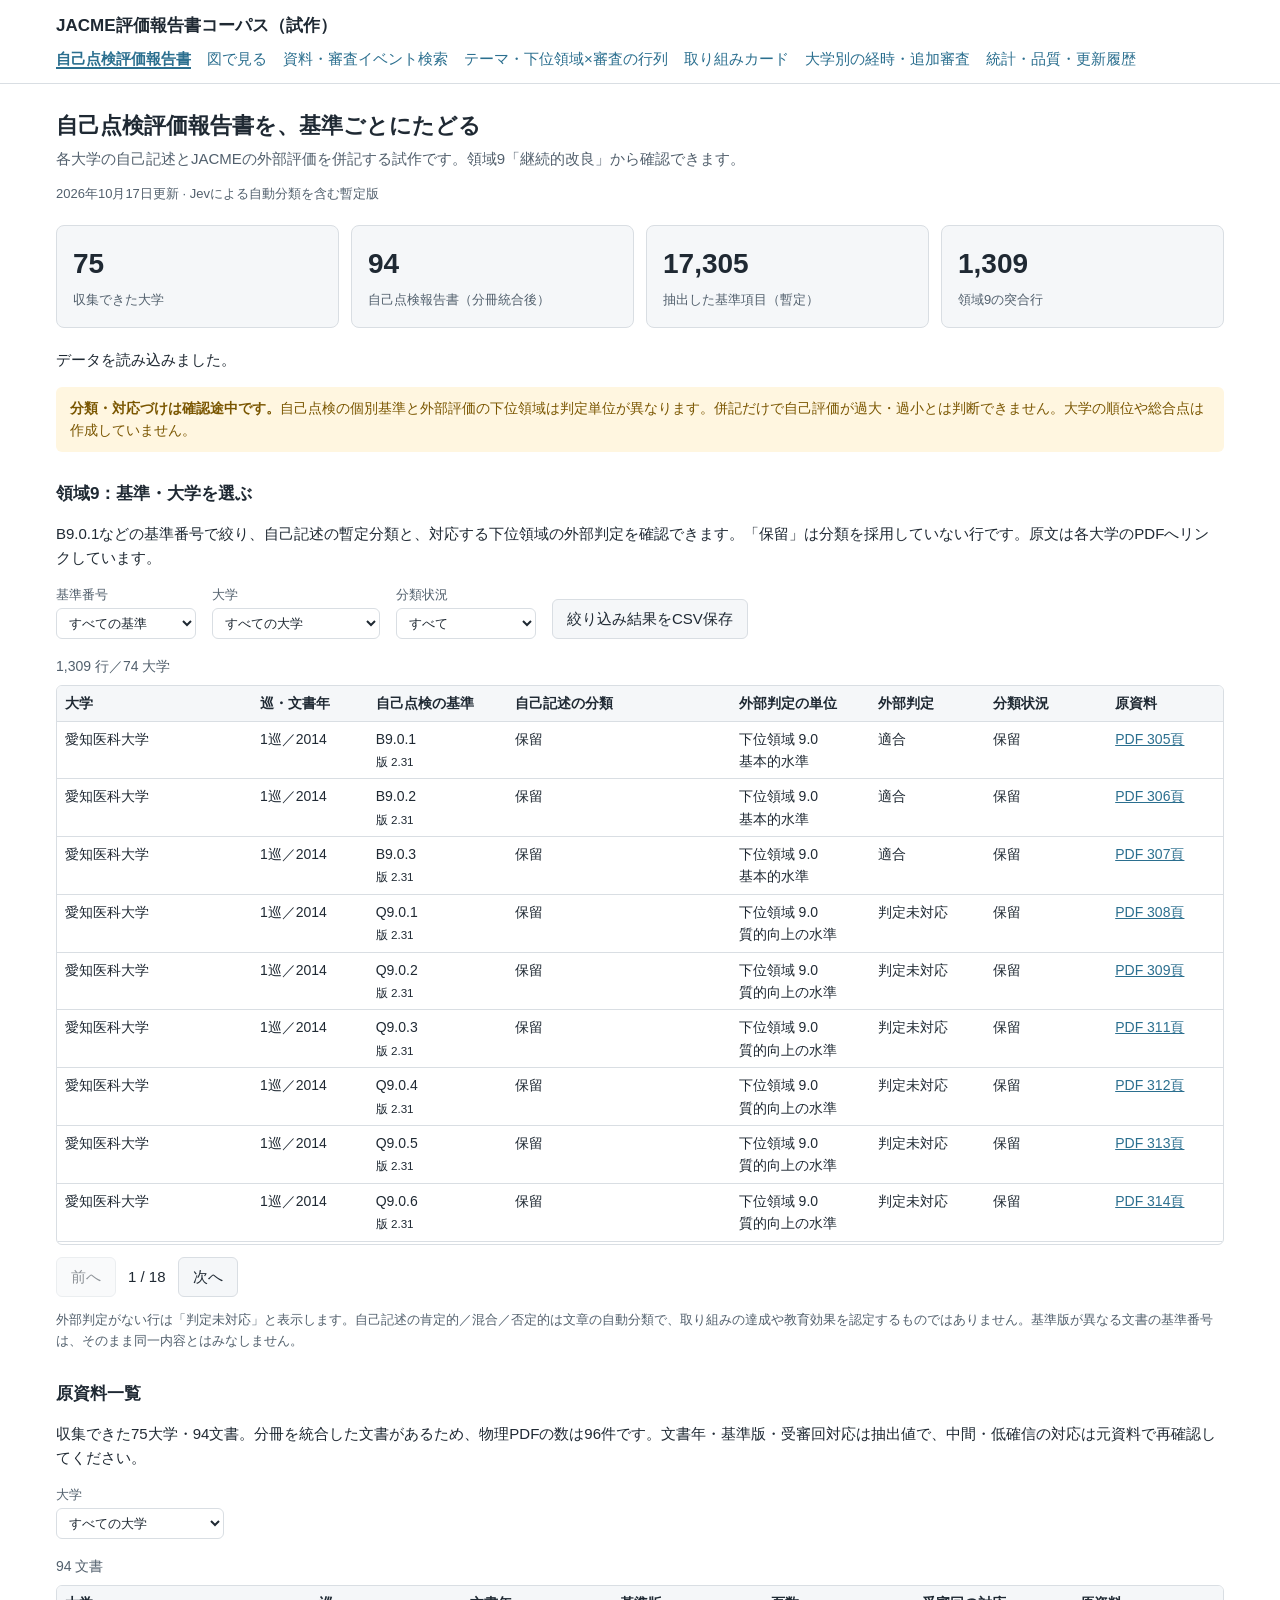
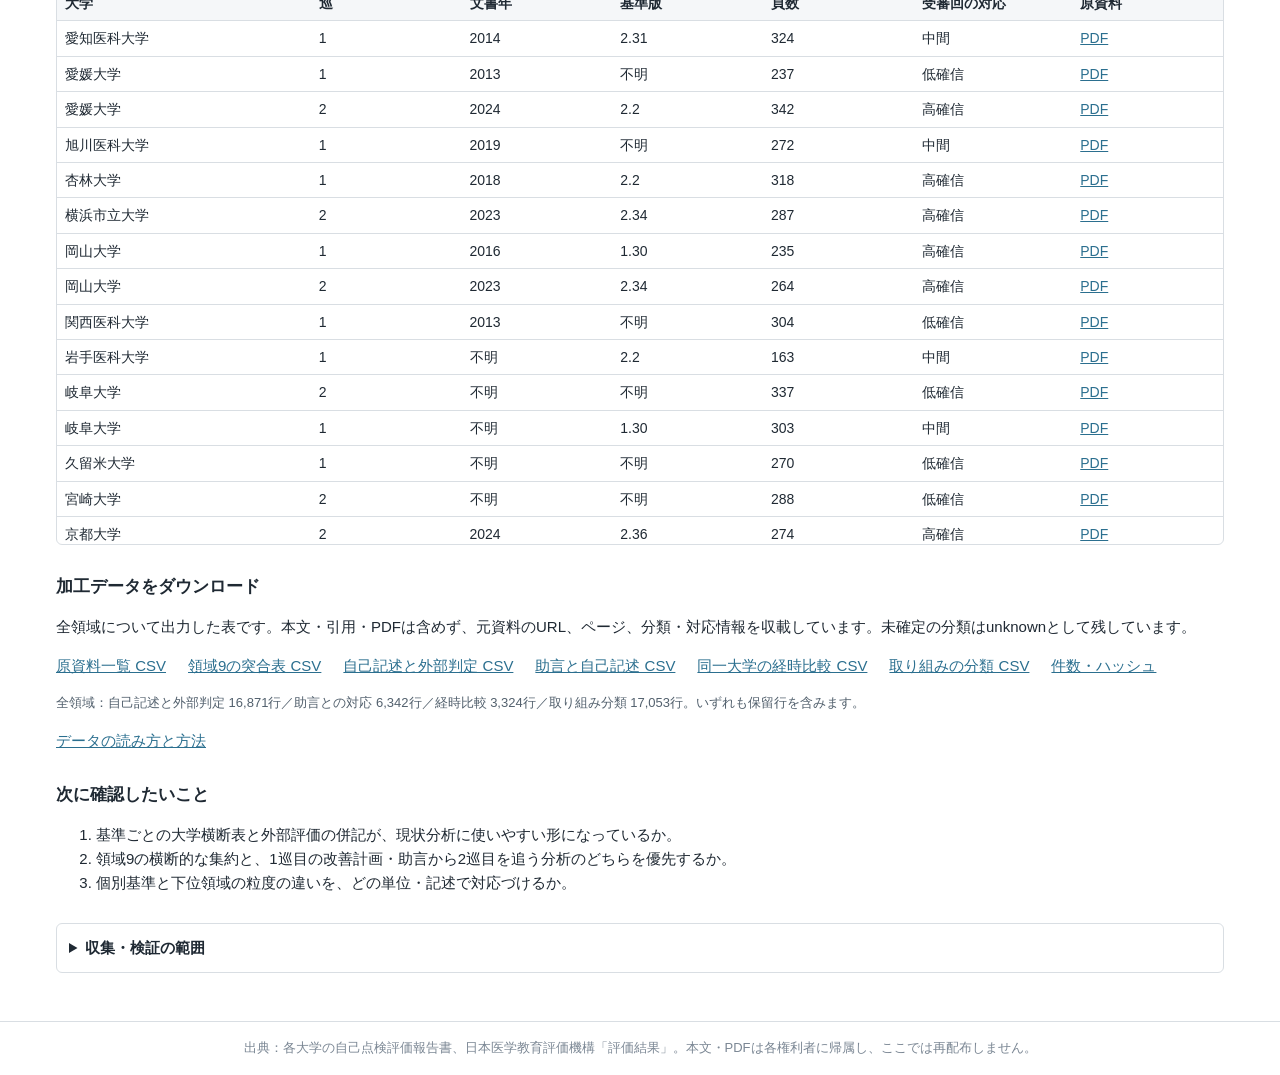
==== public/site/self-study.html @ 52b1c0db "Publish provisional self-study corpus browser and processed data" ====
<!doctype html>
<html lang="ja"><head><meta charset="utf-8"><meta name="viewport" content="width=device-width,initial-scale=1"><title>自己点検評価報告書 | JACMEコーパス</title><link rel="stylesheet" href="common.css"><style>
section{margin:28px 0} .metrics{display:grid;grid-template-columns:repeat(auto-fit,minmax(150px,1fr));gap:12px;margin:20px 0}.metric{border:1px solid var(--line);padding:16px;border-radius:8px;background:var(--bg-2)}.metric strong{display:block;font-size:28px;font-variant-numeric:tabular-nums}.metric span{color:var(--ink-2);font-size:13px}.table-wrap{overflow:auto;max-height:560px;border:1px solid var(--line);border-radius:6px}button{font:inherit;padding:7px 14px;color:var(--ink);background:var(--bg-2);border:1px solid var(--line);border-radius:6px;cursor:pointer}button:disabled{opacity:.5;cursor:default}.pager{display:flex;gap:12px;align-items:center;margin:12px 0}.downloads{display:flex;gap:10px 22px;flex-wrap:wrap;padding:0;list-style:none}.status{white-space:nowrap}details{border:1px solid var(--line);padding:12px;border-radius:6px}summary{cursor:pointer;font-weight:600} td{min-width:95px}td:first-child{min-width:160px} .error{color:#a32020}#load-status{min-height:1.5em} @media(max-width:600px){h1{font-size:22px}.metric strong{font-size:24px}}
</style></head><body><header id="hdr"></header><main>
<h1>自己点検評価報告書を、基準ごとにたどる</h1>
<p class="lead">各大学の自己記述とJACMEの外部評価を併記する試作です。領域9「継続的改良」から確認できます。</p>
<p class="small">2026年10月17日更新 · Jevによる自動分類を含む暫定版</p>
<div class="metrics" id="metrics"></div><p id="load-status" role="status" aria-live="polite">データを読み込んでいます。</p>
<div class="note"><strong>分類・対応づけは確認途中です。</strong>自己点検の個別基準と外部評価の下位領域は判定単位が異なります。併記だけで自己評価が過大・過小とは判断できません。大学の順位や総合点は作成していません。</div>
<section aria-labelledby="area9-title"><h2 id="area9-title">領域9：基準・大学を選ぶ</h2>
<p>B9.0.1などの基準番号で絞り、自己記述の暫定分類と、対応する下位領域の外部判定を確認できます。「保留」は分類を採用していない行です。原文は各大学のPDFへリンクしています。</p>
<div class="filters"><label>基準番号<select id="criterion"></select></label><label>大学<select id="university"></select></label><label>分類状況<select id="status"><option value="">すべて</option><option value="provisional_jev">暫定分類あり</option><option value="unresolved">保留</option></select></label><button id="download" disabled>絞り込み結果をCSV保存</button></div>
<div id="row-count" class="count" role="status" aria-live="polite"></div><div class="table-wrap"><table><thead><tr><th>大学</th><th>巡・文書年</th><th>自己点検の基準</th><th>自己記述の分類</th><th>外部判定の単位</th><th>外部判定</th><th>分類状況</th><th>原資料</th></tr></thead><tbody id="area9-body"></tbody></table></div>
<div class="pager"><button id="prev" disabled>前へ</button><span id="page-label"></span><button id="next" disabled>次へ</button></div>
<p class="small">外部判定がない行は「判定未対応」と表示します。自己記述の肯定的／混合／否定的は文章の自動分類で、取り組みの達成や教育効果を認定するものではありません。基準版が異なる文書の基準番号は、そのまま同一内容とはみなしません。</p></section>
<section><h2>原資料一覧</h2><p>収集できた75大学・94文書。分冊を統合した文書があるため、物理PDFの数は96件です。文書年・基準版・受審回対応は抽出値で、中間・低確信の対応は元資料で再確認してください。</p><div class="filters"><label>大学<select id="doc-university"></select></label></div><div id="doc-count" class="count"></div><div class="table-wrap"><table><thead><tr><th>大学</th><th>巡</th><th>文書年</th><th>基準版</th><th>頁数</th><th>受審回の対応</th><th>原資料</th></tr></thead><tbody id="docs-body"></tbody></table></div></section>
<section><h2>加工データをダウンロード</h2><p>全領域について出力した表です。本文・引用・PDFは含めず、元資料のURL、ページ、分類・対応情報を収載しています。未確定の分類はunknownとして残しています。</p><ul class="downloads"><li><a href="../data/self-study/documents.csv" download>原資料一覧 CSV</a></li><li><a href="../data/self-study/area9.csv" download>領域9の突合表 CSV</a></li><li><a href="../data/self-study/comparison_a.csv" download>自己記述と外部判定 CSV</a></li><li><a href="../data/self-study/comparison_b.csv" download>助言と自己記述 CSV</a></li><li><a href="../data/self-study/comparison_c.csv" download>同一大学の経時比較 CSV</a></li><li><a href="../data/self-study/comparison_d.csv" download>取り組みの分類 CSV</a></li><li><a href="../data/self-study/manifest.json">件数・ハッシュ</a></li></ul><p id="download-counts" class="small"></p><p><a href="../../docs/self-study-methods.md">データの読み方と方法</a></p></section>
<section><h2>次に確認したいこと</h2><ol><li>基準ごとの大学横断表と外部評価の併記が、現状分析に使いやすい形になっているか。</li><li>領域9の横断的な集約と、1巡目の改善計画・助言から2巡目を追う分析のどちらを優先するか。</li><li>個別基準と下位領域の粒度の違いを、どの単位・記述で対応づけるか。</li></ol></section>
<details><summary>収集・検証の範囲</summary><div id="quality"></div><p>今回の公開表は、Jev段階の固定版から生成しました。別途の修復検査では、境界確認の厳格化などにより未解決扱いは53,956セルです。修復案や小規模Gemini試行の提案は、今回の公開表には混ぜていません。</p><p>過去のJev結果には実行時の質問文ハッシュがないものがあり、入力・回答形式などを照合して再利用しています。意味の正しさを全件保証する検証は未完了です。</p></details>
</main><footer>出典：各大学の自己点検評価報告書、日本医学教育評価機構「評価結果」。本文・PDFは各権利者に帰属し、ここでは再配布しません。</footer><script src="common.js"></script><script src="self-study.js"></script></body></html>
---- public/site/common.css ----
:root {
  --ink: #1f2933; --ink-2: #52606d; --ink-3: #7b8794; --line: #d9dee3; --bg: #ffffff; --bg-2: #f5f7f9;
  --accent: #2b6f8f; --accent-soft: #dbe9f0; --warn-bg: #fff6e0; --warn-ink: #7a5600;
  --seq-0: #f3f7fa; --seq-1: #cfe1ea; --seq-2: #9ec4d6; --seq-3: #63a0bb; --seq-4: #2b6f8f; --seq-5: #194a61;
}
:root[data-theme="dark"] { --ink: #e6e9ec; --ink-2: #b7bec6; --ink-3: #8a939c; --line: #3a424b; --bg: #15191e; --bg-2: #1e242b; --accent: #6fb0d0; --accent-soft: #24404d; --warn-bg: #3a2f10; --warn-ink: #f0d58a; --seq-0: #1e242b; --seq-1: #27404c; --seq-2: #2f5a6c; --seq-3: #3b7a93; --seq-4: #5a9cb8; --seq-5: #8cc0d8; }
* { box-sizing: border-box; }
[hidden] { display: none !important; }
body { margin: 0; background: var(--bg); color: var(--ink); font-family: "Hiragino Sans", "BIZ UDPGothic", "Yu Gothic", "Noto Sans JP", sans-serif; font-size: 15px; line-height: 1.6; }
header { border-bottom: 1px solid var(--line); background: var(--bg); }
header .inner { max-width: 1200px; margin: 0 auto; padding: 12px 16px; display: flex; flex-wrap: wrap; gap: 8px 24px; align-items: baseline; }
header .title { font-weight: 700; font-size: 17px; }
header nav a { margin-right: 16px; color: var(--accent); text-decoration: none; }
header nav a.current { font-weight: 700; border-bottom: 2px solid var(--accent); }
main { max-width: 1200px; margin: 0 auto; padding: 16px; }
h1 { font-size: 22px; margin: 8px 0 4px; }
h2 { font-size: 17px; margin: 24px 0 8px; }
p.lead { color: var(--ink-2); margin: 0 0 12px; }
.note { background: var(--warn-bg); color: var(--warn-ink); border-radius: 6px; padding: 10px 14px; margin: 12px 0; font-size: 14px; }
.filters { display: flex; flex-wrap: wrap; gap: 10px 16px; align-items: end; margin: 12px 0 16px; }
.filters label { display: flex; flex-direction: column; font-size: 13px; color: var(--ink-2); gap: 2px; }
select, input[type=search] { font: inherit; padding: 6px 8px; border: 1px solid var(--line); border-radius: 6px; background: var(--bg); color: var(--ink); min-width: 140px; }
.count { color: var(--ink-2); font-size: 14px; margin: 4px 0 8px; }
table { border-collapse: collapse; width: 100%; font-size: 14px; }
th, td { border-bottom: 1px solid var(--line); padding: 6px 8px; text-align: left; vertical-align: top; }
th { background: var(--bg-2); font-weight: 600; position: sticky; top: 0; }
td.num, th.num { text-align: right; font-variant-numeric: tabular-nums; }
a { color: var(--accent); }
#tbl td:nth-child(n+3):nth-child(-n+10), #tbl td.num { white-space: nowrap; }
.tag { display: inline-block; white-space: nowrap; font-size: 12px; padding: 1px 6px; border-radius: 10px; background: var(--bg-2); color: var(--ink-2); border: 1px solid var(--line); }
.tag.unknown { color: var(--ink-3); }
.tag.true { background: var(--accent-soft); color: var(--accent); border-color: var(--accent-soft); }
.matrix td.cell { text-align: center; font-variant-numeric: tabular-nums; min-width: 92px; }
.matrix td.na { color: var(--ink-3); background: var(--bg); }
.matrix td.name { white-space: nowrap; }
.legend { display: flex; gap: 6px; align-items: center; font-size: 13px; color: var(--ink-2); margin: 8px 0; flex-wrap: wrap; }
.legend .sw { width: 22px; height: 14px; border: 1px solid var(--line); display: inline-block; }
.cards { display: grid; grid-template-columns: repeat(auto-fit, minmax(180px, 1fr)); gap: 12px; margin: 12px 0; }
.card { border: 1px solid var(--line); border-radius: 8px; padding: 12px 14px; background: var(--bg); }
.card .k { font-size: 13px; color: var(--ink-2); }
.card .v { font-size: 26px; font-weight: 700; font-variant-numeric: tabular-nums; }
.card .s { font-size: 12px; color: var(--ink-3); }
.bars { display: grid; grid-template-columns: max-content 1fr max-content; gap: 4px 10px; align-items: center; font-size: 14px; max-width: 640px; }
.bars .bar { height: 14px; background: var(--accent); border-radius: 0 3px 3px 0; min-width: 2px; }
.bars .lab { color: var(--ink-2); white-space: nowrap; }
.bars .val { font-variant-numeric: tabular-nums; text-align: right; }
footer { color: var(--ink-3); font-size: 13px; border-top: 1px solid var(--line); margin-top: 32px; padding: 16px; text-align: center; }
.small { font-size: 13px; color: var(--ink-2); }
@media (max-width: 700px) { .filters label { flex: 1 1 45%; } select { min-width: 0; width: 100%; } }
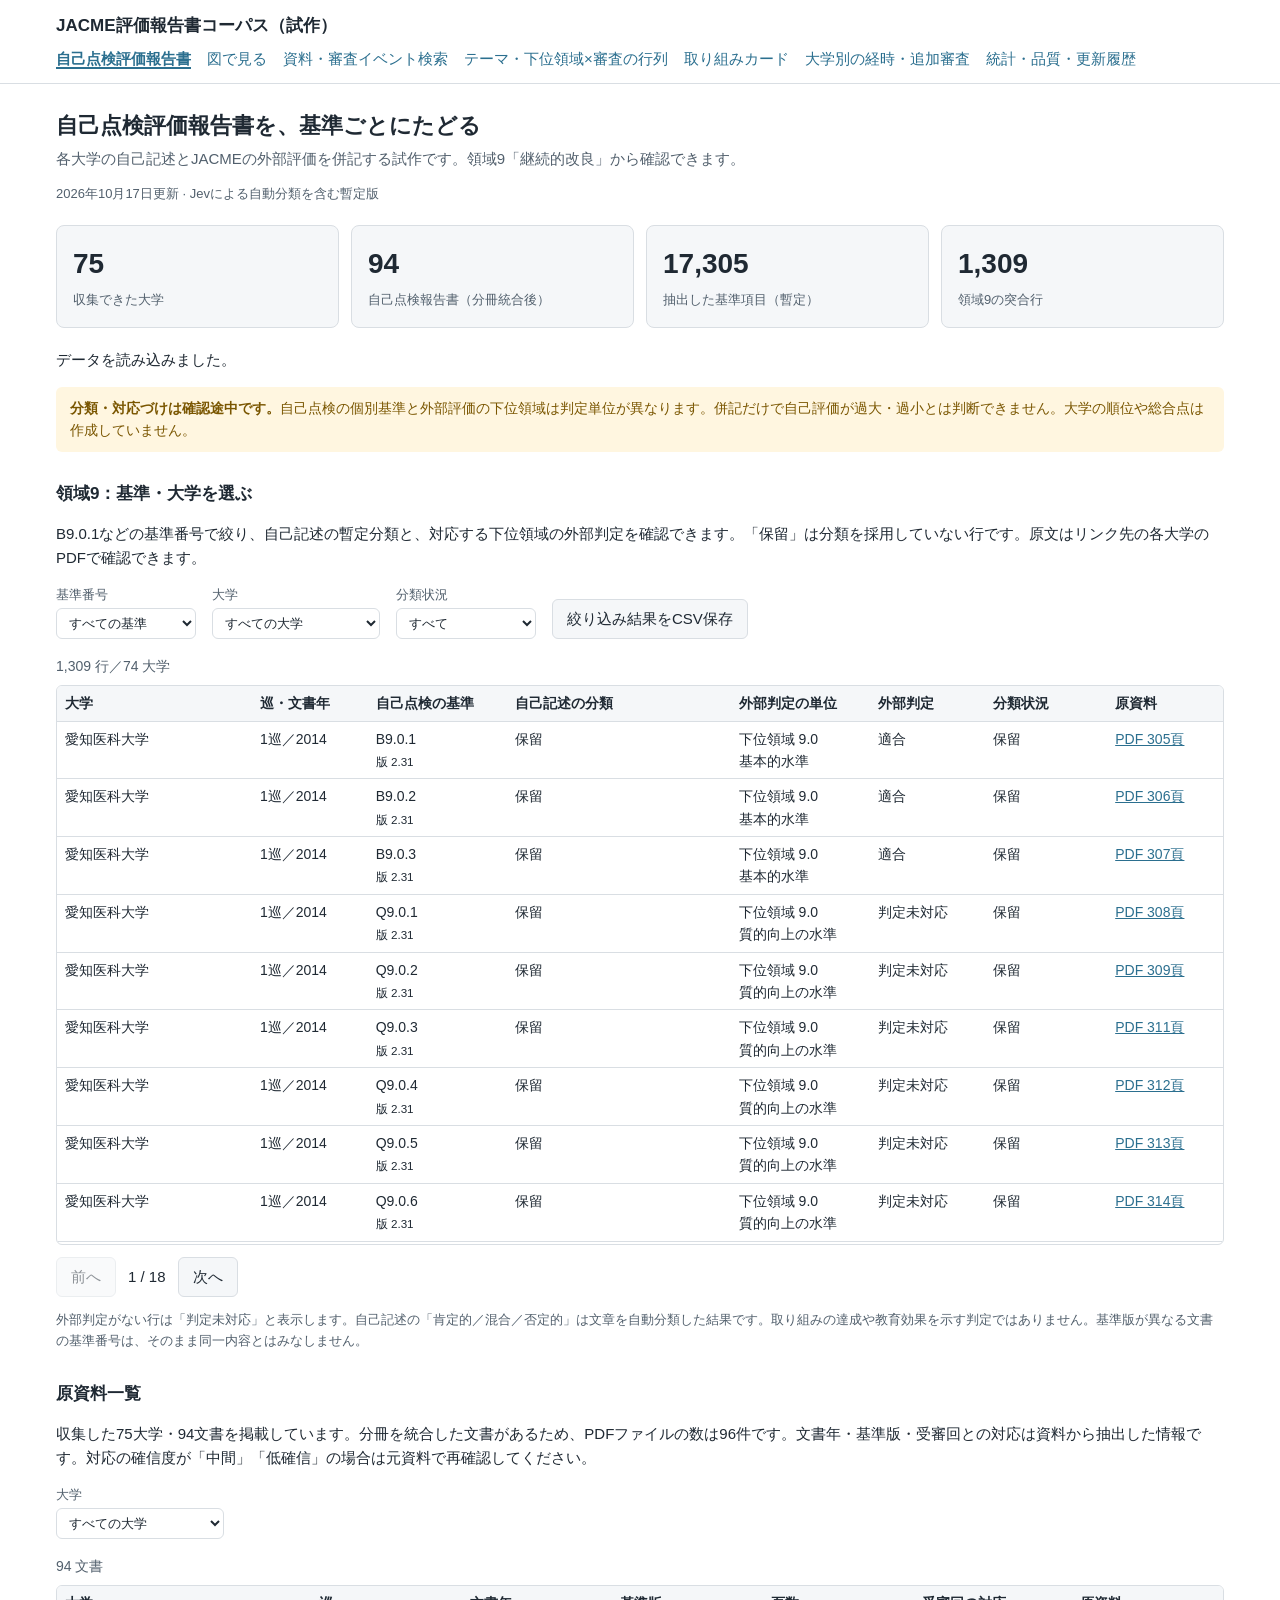
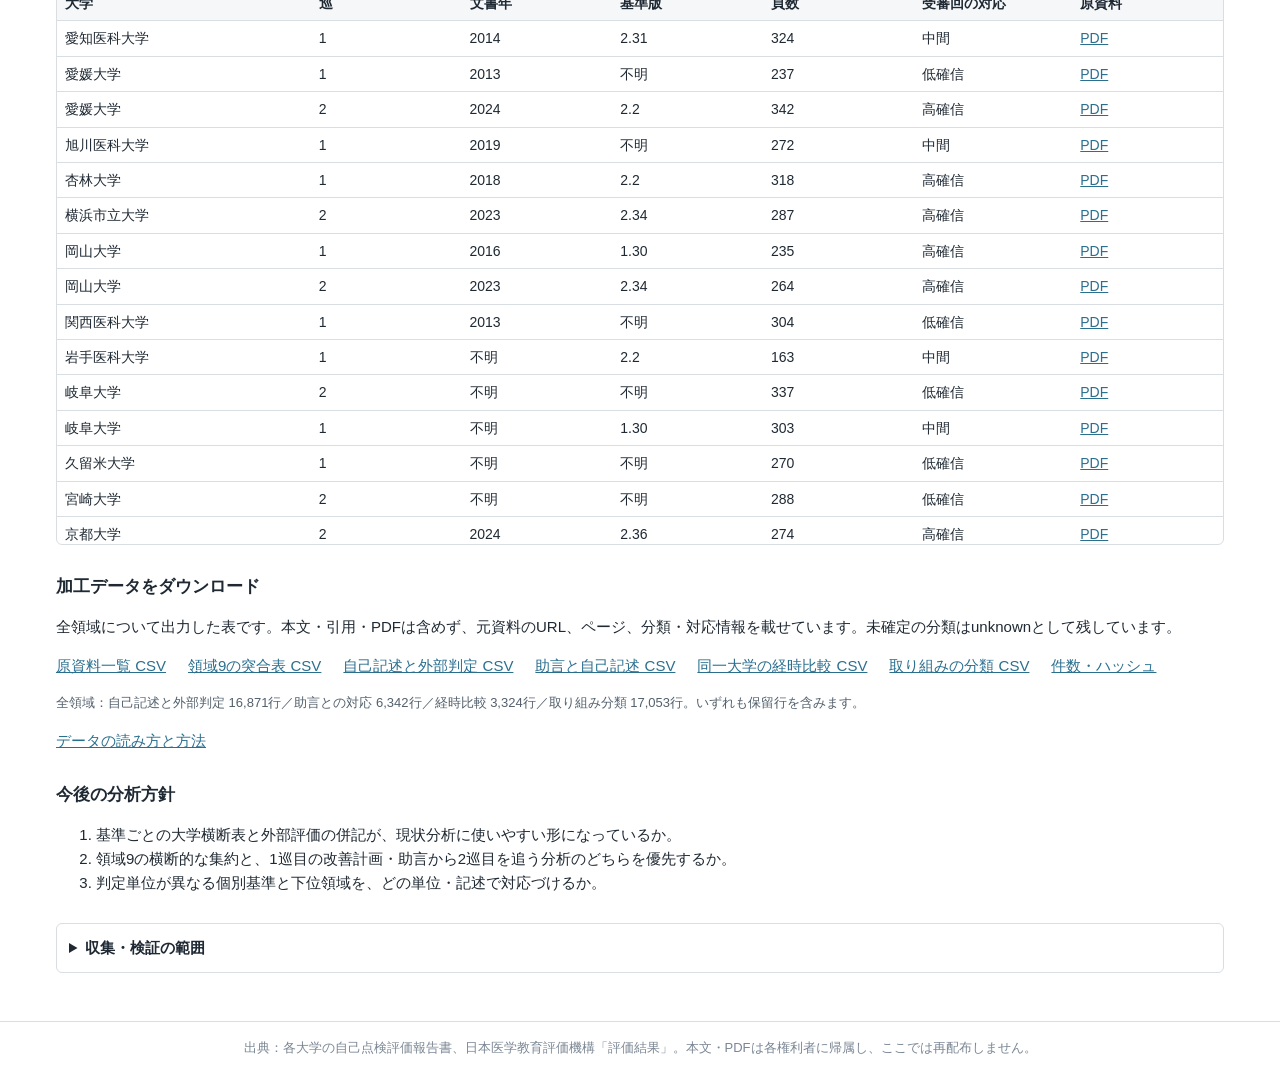
==== commit 479d7a6e: "Clarify Japanese descriptions of self-study data and review status" ====
--- a/public/site/self-study.html
+++ b/public/site/self-study.html
@@ -8,13 +8,13 @@
 <div class="metrics" id="metrics"></div><p id="load-status" role="status" aria-live="polite">データを読み込んでいます。</p>
 <div class="note"><strong>分類・対応づけは確認途中です。</strong>自己点検の個別基準と外部評価の下位領域は判定単位が異なります。併記だけで自己評価が過大・過小とは判断できません。大学の順位や総合点は作成していません。</div>
 <section aria-labelledby="area9-title"><h2 id="area9-title">領域9：基準・大学を選ぶ</h2>
-<p>B9.0.1などの基準番号で絞り、自己記述の暫定分類と、対応する下位領域の外部判定を確認できます。「保留」は分類を採用していない行です。原文は各大学のPDFへリンクしています。</p>
+<p>B9.0.1などの基準番号で絞り、自己記述の暫定分類と、対応する下位領域の外部判定を確認できます。「保留」は分類を採用していない行です。原文はリンク先の各大学のPDFで確認できます。</p>
 <div class="filters"><label>基準番号<select id="criterion"></select></label><label>大学<select id="university"></select></label><label>分類状況<select id="status"><option value="">すべて</option><option value="provisional_jev">暫定分類あり</option><option value="unresolved">保留</option></select></label><button id="download" disabled>絞り込み結果をCSV保存</button></div>
 <div id="row-count" class="count" role="status" aria-live="polite"></div><div class="table-wrap"><table><thead><tr><th>大学</th><th>巡・文書年</th><th>自己点検の基準</th><th>自己記述の分類</th><th>外部判定の単位</th><th>外部判定</th><th>分類状況</th><th>原資料</th></tr></thead><tbody id="area9-body"></tbody></table></div>
 <div class="pager"><button id="prev" disabled>前へ</button><span id="page-label"></span><button id="next" disabled>次へ</button></div>
-<p class="small">外部判定がない行は「判定未対応」と表示します。自己記述の肯定的／混合／否定的は文章の自動分類で、取り組みの達成や教育効果を認定するものではありません。基準版が異なる文書の基準番号は、そのまま同一内容とはみなしません。</p></section>
-<section><h2>原資料一覧</h2><p>収集できた75大学・94文書。分冊を統合した文書があるため、物理PDFの数は96件です。文書年・基準版・受審回対応は抽出値で、中間・低確信の対応は元資料で再確認してください。</p><div class="filters"><label>大学<select id="doc-university"></select></label></div><div id="doc-count" class="count"></div><div class="table-wrap"><table><thead><tr><th>大学</th><th>巡</th><th>文書年</th><th>基準版</th><th>頁数</th><th>受審回の対応</th><th>原資料</th></tr></thead><tbody id="docs-body"></tbody></table></div></section>
-<section><h2>加工データをダウンロード</h2><p>全領域について出力した表です。本文・引用・PDFは含めず、元資料のURL、ページ、分類・対応情報を収載しています。未確定の分類はunknownとして残しています。</p><ul class="downloads"><li><a href="../data/self-study/documents.csv" download>原資料一覧 CSV</a></li><li><a href="../data/self-study/area9.csv" download>領域9の突合表 CSV</a></li><li><a href="../data/self-study/comparison_a.csv" download>自己記述と外部判定 CSV</a></li><li><a href="../data/self-study/comparison_b.csv" download>助言と自己記述 CSV</a></li><li><a href="../data/self-study/comparison_c.csv" download>同一大学の経時比較 CSV</a></li><li><a href="../data/self-study/comparison_d.csv" download>取り組みの分類 CSV</a></li><li><a href="../data/self-study/manifest.json">件数・ハッシュ</a></li></ul><p id="download-counts" class="small"></p><p><a href="../../docs/self-study-methods.md">データの読み方と方法</a></p></section>
-<section><h2>次に確認したいこと</h2><ol><li>基準ごとの大学横断表と外部評価の併記が、現状分析に使いやすい形になっているか。</li><li>領域9の横断的な集約と、1巡目の改善計画・助言から2巡目を追う分析のどちらを優先するか。</li><li>個別基準と下位領域の粒度の違いを、どの単位・記述で対応づけるか。</li></ol></section>
-<details><summary>収集・検証の範囲</summary><div id="quality"></div><p>今回の公開表は、Jev段階の固定版から生成しました。別途の修復検査では、境界確認の厳格化などにより未解決扱いは53,956セルです。修復案や小規模Gemini試行の提案は、今回の公開表には混ぜていません。</p><p>過去のJev結果には実行時の質問文ハッシュがないものがあり、入力・回答形式などを照合して再利用しています。意味の正しさを全件保証する検証は未完了です。</p></details>
+<p class="small">外部判定がない行は「判定未対応」と表示します。自己記述の「肯定的／混合／否定的」は文章を自動分類した結果です。取り組みの達成や教育効果を示す判定ではありません。基準版が異なる文書の基準番号は、そのまま同一内容とはみなしません。</p></section>
+<section><h2>原資料一覧</h2><p>収集した75大学・94文書を掲載しています。分冊を統合した文書があるため、PDFファイルの数は96件です。文書年・基準版・受審回との対応は資料から抽出した情報です。対応の確信度が「中間」「低確信」の場合は元資料で再確認してください。</p><div class="filters"><label>大学<select id="doc-university"></select></label></div><div id="doc-count" class="count"></div><div class="table-wrap"><table><thead><tr><th>大学</th><th>巡</th><th>文書年</th><th>基準版</th><th>頁数</th><th>受審回の対応</th><th>原資料</th></tr></thead><tbody id="docs-body"></tbody></table></div></section>
+<section><h2>加工データをダウンロード</h2><p>全領域について出力した表です。本文・引用・PDFは含めず、元資料のURL、ページ、分類・対応情報を載せています。未確定の分類はunknownとして残しています。</p><ul class="downloads"><li><a href="../data/self-study/documents.csv" download>原資料一覧 CSV</a></li><li><a href="../data/self-study/area9.csv" download>領域9の突合表 CSV</a></li><li><a href="../data/self-study/comparison_a.csv" download>自己記述と外部判定 CSV</a></li><li><a href="../data/self-study/comparison_b.csv" download>助言と自己記述 CSV</a></li><li><a href="../data/self-study/comparison_c.csv" download>同一大学の経時比較 CSV</a></li><li><a href="../data/self-study/comparison_d.csv" download>取り組みの分類 CSV</a></li><li><a href="../data/self-study/manifest.json">件数・ハッシュ</a></li></ul><p id="download-counts" class="small"></p><p><a href="../../docs/self-study-methods.md">データの読み方と方法</a></p></section>
+<section><h2>今後の分析方針</h2><ol><li>基準ごとの大学横断表と外部評価の併記が、現状分析に使いやすい形になっているか。</li><li>領域9の横断的な集約と、1巡目の改善計画・助言から2巡目を追う分析のどちらを優先するか。</li><li>判定単位が異なる個別基準と下位領域を、どの単位・記述で対応づけるか。</li></ol></section>
+<details><summary>収集・検証の範囲</summary><div id="quality"></div><p>今回の公開表はJevによる分類後に保存した版から作成しました。別途の修復検査では、境界確認の厳格化などにより未解決扱いは53,956セルです。修復案や小規模なGemini試行で得られた提案は、今回の公開表には反映していません。</p><p>過去のJev結果には実行時の質問文ハッシュがないものがあり、入力・回答形式などを照合して再利用しています。全件について分類内容と原文を照合する作業は未完了です。</p></details>
 </main><footer>出典：各大学の自己点検評価報告書、日本医学教育評価機構「評価結果」。本文・PDFは各権利者に帰属し、ここでは再配布しません。</footer><script src="common.js"></script><script src="self-study.js"></script></body></html>
